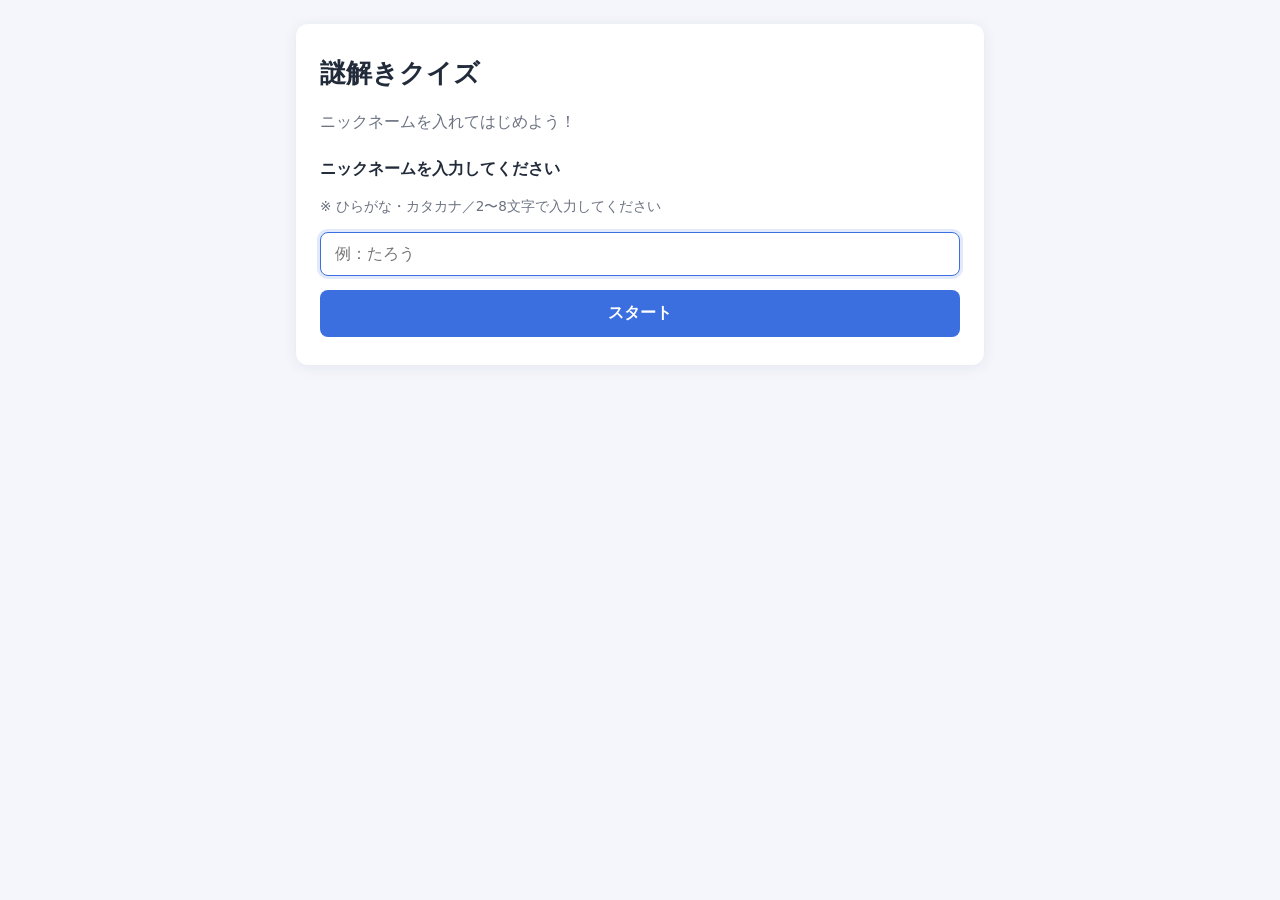
==== index.html @ 2b4d9108 "Add files via upload" ====
<!DOCTYPE html>
<html lang="ja">
<head>
  <meta charset="UTF-8" />
  <meta name="viewport" content="width=device-width, initial-scale=1.0" />
  <title>謎解きクイズ</title>
  <link rel="stylesheet" href="css/style.css" />
</head>
<body>
  <main class="container">

    <!-- 読み込みエラー表示 -->
    <section id="screen-error" class="card hidden">
      <h1 class="title">読み込みエラー</h1>
      <p id="error-message" class="lead"></p>
      <p class="note">
        ※ HTMLファイルを直接ダブルクリックで開くと動かないことがあります。<br />
        VS Code の拡張機能「Live Server」で開くか、GitHub Pagesの公開URLから開いてください。
      </p>
    </section>

    <!-- ニックネーム登録画面 -->
    <section id="screen-start" class="card hidden">
      <h1 id="app-title" class="title">謎解きクイズ</h1>
      <p id="app-description" class="lead"></p>
      <label class="field-label" for="nickname-input">ニックネームを入力してください</label>
      <p id="nickname-rule" class="note hidden"></p>
      <input
        id="nickname-input"
        class="text-input"
        type="text"
        maxlength="20"
        placeholder="例：たろう"
        autocomplete="off"
      />
      <p id="nickname-error" class="error-text hidden">ニックネームを入力してください。</p>
      <button id="start-button" class="btn btn-primary">スタート</button>
    </section>

    <!-- 問題画面 -->
    <section id="screen-question" class="card hidden">
      <p class="progress"><span id="q-current">1</span> / <span id="q-total">1</span></p>
      <h2 id="q-text" class="question-text"></h2>
      <img id="q-image" class="question-image hidden" alt="問題画像" />

      <div id="answer-area">
        <input
          id="answer-input"
          class="text-input"
          type="text"
          placeholder="答えを入力"
          autocomplete="off"
        />
        <p id="answer-feedback" class="feedback hidden"></p>
        <button id="answer-button" class="btn btn-primary">こたえる</button>
      </div>

      <!-- 答え合わせが無い問題のときに表示 -->
      <button id="next-button" class="btn btn-primary hidden">つぎへ</button>
    </section>

    <!-- クリア画面 -->
    <section id="screen-clear" class="card hidden">
      <h1 class="title">クリア！🎉</h1>
      <p id="clear-message" class="lead"></p>
      <button id="restart-button" class="btn btn-secondary">もう一度あそぶ</button>
    </section>

  </main>

  <script src="js/common.js"></script>
  <script src="js/app.js"></script>
</body>
</html>
---- css/style.css ----
/* =========================================================================
 * style.css  ―  参加者ページ・管理ページ共通スタイル
 * ========================================================================= */

:root {
  --bg: #f4f6fb;
  --card-bg: #ffffff;
  --text: #222b3a;
  --muted: #6b7280;
  --primary: #3b6fe0;
  --primary-dark: #2c57b8;
  --secondary: #8a94a6;
  --ok: #1f9d57;
  --ng: #d83a44;
  --border: #d7dce6;
  --radius: 12px;
}

* { box-sizing: border-box; }

body {
  margin: 0;
  font-family: "Hiragino Kaku Gothic ProN", "Yu Gothic", "Meiryo", system-ui, sans-serif;
  background: var(--bg);
  color: var(--text);
  line-height: 1.7;
}

.hidden { display: none !important; }

.container {
  max-width: 720px;
  margin: 0 auto;
  padding: 24px 16px 64px;
}

.card {
  background: var(--card-bg);
  border-radius: var(--radius);
  padding: 28px 24px;
  box-shadow: 0 2px 14px rgba(30, 45, 80, 0.08);
  margin-bottom: 20px;
}

.title { font-size: 1.6rem; margin: 0 0 12px; }
.lead { color: var(--muted); margin: 0 0 20px; }
.note { color: var(--muted); font-size: 0.85rem; }
.field-label { display: block; font-weight: 600; margin-bottom: 8px; }

/* 入力欄 */
.text-input {
  width: 100%;
  padding: 12px 14px;
  font-size: 1rem;
  border: 1px solid var(--border);
  border-radius: 8px;
  background: #fff;
  margin-bottom: 14px;
}
.text-input:focus {
  outline: none;
  border-color: var(--primary);
  box-shadow: 0 0 0 3px rgba(59, 111, 224, 0.15);
}

/* ボタン */
.btn {
  display: inline-block;
  width: 100%;
  padding: 13px 18px;
  font-size: 1rem;
  font-weight: 700;
  border: none;
  border-radius: 8px;
  cursor: pointer;
  transition: background 0.15s;
}
.btn-primary { background: var(--primary); color: #fff; }
.btn-primary:hover { background: var(--primary-dark); }
.btn-secondary { background: var(--secondary); color: #fff; }
.btn-small {
  width: auto;
  padding: 7px 14px;
  font-size: 0.85rem;
}

/* 参加者ページ：問題 */
.progress { color: var(--muted); font-size: 0.9rem; margin: 0 0 8px; }
.question-text { font-size: 1.25rem; margin: 0 0 16px; white-space: pre-wrap; }
.question-image { max-width: 100%; border-radius: 8px; margin-bottom: 16px; }

.feedback { font-weight: 700; margin: 4px 0 14px; }
.feedback-ok { color: var(--ok); }
.feedback-ng { color: var(--ng); }
.error-text { color: var(--ng); font-size: 0.9rem; margin: -6px 0 12px; }

/* =======================================================================
 * 管理ページ専用
 * ===================================================================== */
.admin-header {
  display: flex;
  flex-wrap: wrap;
  gap: 10px;
  align-items: center;
  justify-content: space-between;
  margin-bottom: 16px;
}
.admin-header h1 { font-size: 1.4rem; margin: 0; }
.toolbar { display: flex; flex-wrap: wrap; gap: 8px; }

.section-label {
  font-weight: 700;
  margin: 22px 0 8px;
  padding-bottom: 6px;
  border-bottom: 2px solid var(--border);
}

.q-block {
  border: 1px solid var(--border);
  border-radius: 10px;
  padding: 16px;
  margin-bottom: 16px;
  background: #fbfcfe;
}
.q-block-head {
  display: flex;
  flex-wrap: wrap;
  gap: 8px;
  align-items: center;
  justify-content: space-between;
  margin-bottom: 12px;
}
.q-block-head .q-tag {
  font-weight: 700;
  background: var(--primary);
  color: #fff;
  padding: 3px 10px;
  border-radius: 999px;
  font-size: 0.8rem;
}
.q-block-head .q-tag.branch { background: #b9651f; }

.row { margin-bottom: 12px; }
.row label { display: block; font-size: 0.85rem; font-weight: 600; margin-bottom: 4px; color: #44506a; }
.row input[type="text"],
.row input[type="number"],
.row textarea,
.row select {
  width: 100%;
  padding: 9px 11px;
  font-size: 0.95rem;
  border: 1px solid var(--border);
  border-radius: 7px;
  font-family: inherit;
}
.row textarea { min-height: 64px; resize: vertical; }
.inline-row { display: flex; flex-wrap: wrap; gap: 8px; align-items: flex-end; }
.inline-row > * { flex: 0 0 auto; }

.rule-block {
  border: 1px dashed #c4ad8a;
  border-radius: 8px;
  padding: 12px;
  margin-bottom: 12px;
  background: #fffdf8;
}
.rule-head {
  display: flex;
  gap: 8px;
  align-items: center;
  justify-content: space-between;
  margin-bottom: 8px;
}
.rule-head .rule-no { font-weight: 700; color: #b9651f; }

.cond-row {
  display: flex;
  flex-wrap: wrap;
  gap: 6px;
  align-items: center;
  margin-bottom: 6px;
}
.cond-row select,
.cond-row input {
  width: auto;
  flex: 0 0 auto;
  padding: 6px 8px;
  font-size: 0.88rem;
}
.cond-row .cond-char { width: 60px; }
.cond-row .cond-str { width: 130px; }
.cond-row .cond-num { width: 70px; }

.btn-danger { background: #d83a44; color: #fff; }
.btn-ghost  { background: #eef1f7; color: #44506a; }
.btn-add    { background: #e8f0ff; color: var(--primary-dark); }

.preview-box {
  background: #f0f3fa;
  border-radius: 8px;
  padding: 10px 12px;
  font-size: 0.85rem;
  color: #44506a;
  margin-top: 6px;
}

.status-msg {
  margin-top: 12px;
  padding: 10px 12px;
  border-radius: 8px;
  font-size: 0.9rem;
  font-weight: 600;
}
.status-ok { background: #e3f6ec; color: var(--ok); }
.status-ng { background: #fbe5e7; color: var(--ng); }

.help {
  background: #fff8e6;
  border: 1px solid #f0dca0;
  border-radius: 8px;
  padding: 12px 14px;
  font-size: 0.85rem;
  color: #6b5a1e;
  margin-bottom: 16px;
}
.help code {
  background: #fff;
  padding: 1px 5px;
  border-radius: 4px;
  border: 1px solid #e6d9a8;
}
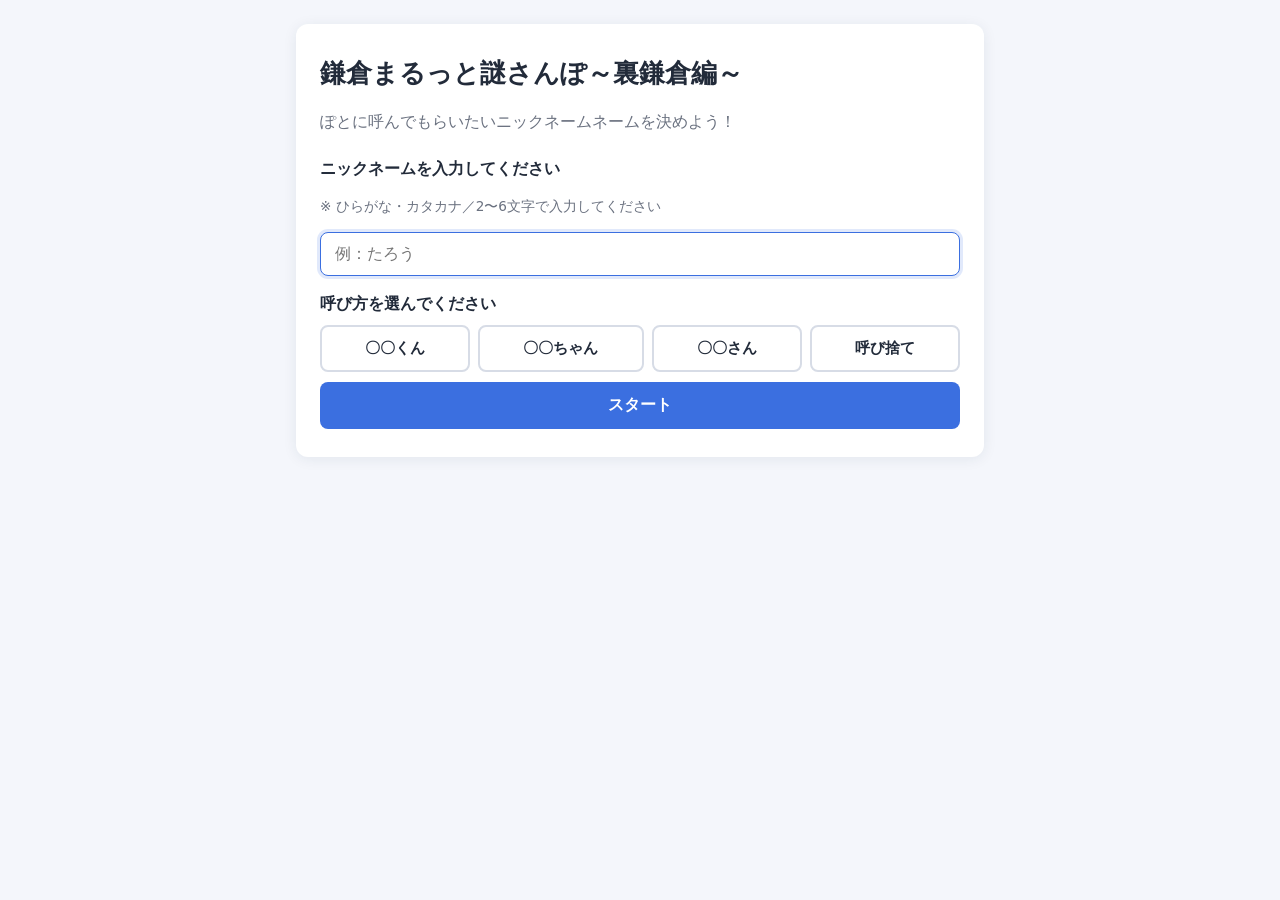
==== commit b6e89cd5: "Add files via upload" ====
--- a/index.html
+++ b/index.html
@@ -34,6 +34,18 @@
         autocomplete="off"
       />
       <p id="nickname-error" class="error-text hidden">ニックネームを入力してください。</p>
+
+      <div id="suffix-area" class="hidden">
+        <label class="field-label">呼び方を選んでください</label>
+        <div id="suffix-options" class="suffix-options">
+          <button type="button" class="suffix-btn" data-suffix="くん">〇〇くん</button>
+          <button type="button" class="suffix-btn" data-suffix="ちゃん">〇〇ちゃん</button>
+          <button type="button" class="suffix-btn" data-suffix="さん">〇〇さん</button>
+          <button type="button" class="suffix-btn" data-suffix="">呼び捨て</button>
+        </div>
+        <p id="suffix-error" class="error-text hidden">呼び方を選んでください。</p>
+      </div>
+
       <button id="start-button" class="btn btn-primary">スタート</button>
     </section>
 
--- a/css/style.css
+++ b/css/style.css
@@ -89,6 +89,33 @@
 .question-text { font-size: 1.25rem; margin: 0 0 16px; white-space: pre-wrap; }
 .question-image { max-width: 100%; border-radius: 8px; margin-bottom: 16px; }
 
+/* 呼び方の選択ボタン */
+.suffix-options {
+  display: flex;
+  flex-wrap: wrap;
+  gap: 8px;
+  margin-bottom: 10px;
+}
+.suffix-btn {
+  flex: 1 1 auto;
+  min-width: 90px;
+  padding: 11px 10px;
+  font-size: 0.95rem;
+  font-weight: 600;
+  border: 2px solid var(--border);
+  border-radius: 8px;
+  background: #fff;
+  color: var(--text);
+  cursor: pointer;
+  transition: all 0.12s;
+}
+.suffix-btn:hover { border-color: var(--primary); }
+.suffix-btn.selected {
+  border-color: var(--primary);
+  background: var(--primary);
+  color: #fff;
+}
+
 .feedback { font-weight: 700; margin: 4px 0 14px; }
 .feedback-ok { color: var(--ok); }
 .feedback-ng { color: var(--ng); }
@@ -139,6 +166,31 @@
   font-size: 0.8rem;
 }
 .q-block-head .q-tag.branch { background: #b9651f; }
+
+/* 開閉トグル */
+.q-toggle {
+  display: flex;
+  align-items: center;
+  gap: 8px;
+  cursor: pointer;
+  flex: 1 1 auto;
+  min-width: 0;
+  user-select: none;
+}
+.q-toggle:hover .q-summary { color: var(--text); }
+.q-caret {
+  font-size: 0.8rem;
+  color: var(--muted);
+  width: 1em;
+  flex: 0 0 auto;
+}
+.q-summary {
+  color: var(--muted);
+  font-size: 0.85rem;
+  overflow: hidden;
+  text-overflow: ellipsis;
+  white-space: nowrap;
+}
 
 .row { margin-bottom: 12px; }
 .row label { display: block; font-size: 0.85rem; font-weight: 600; margin-bottom: 4px; color: #44506a; }
